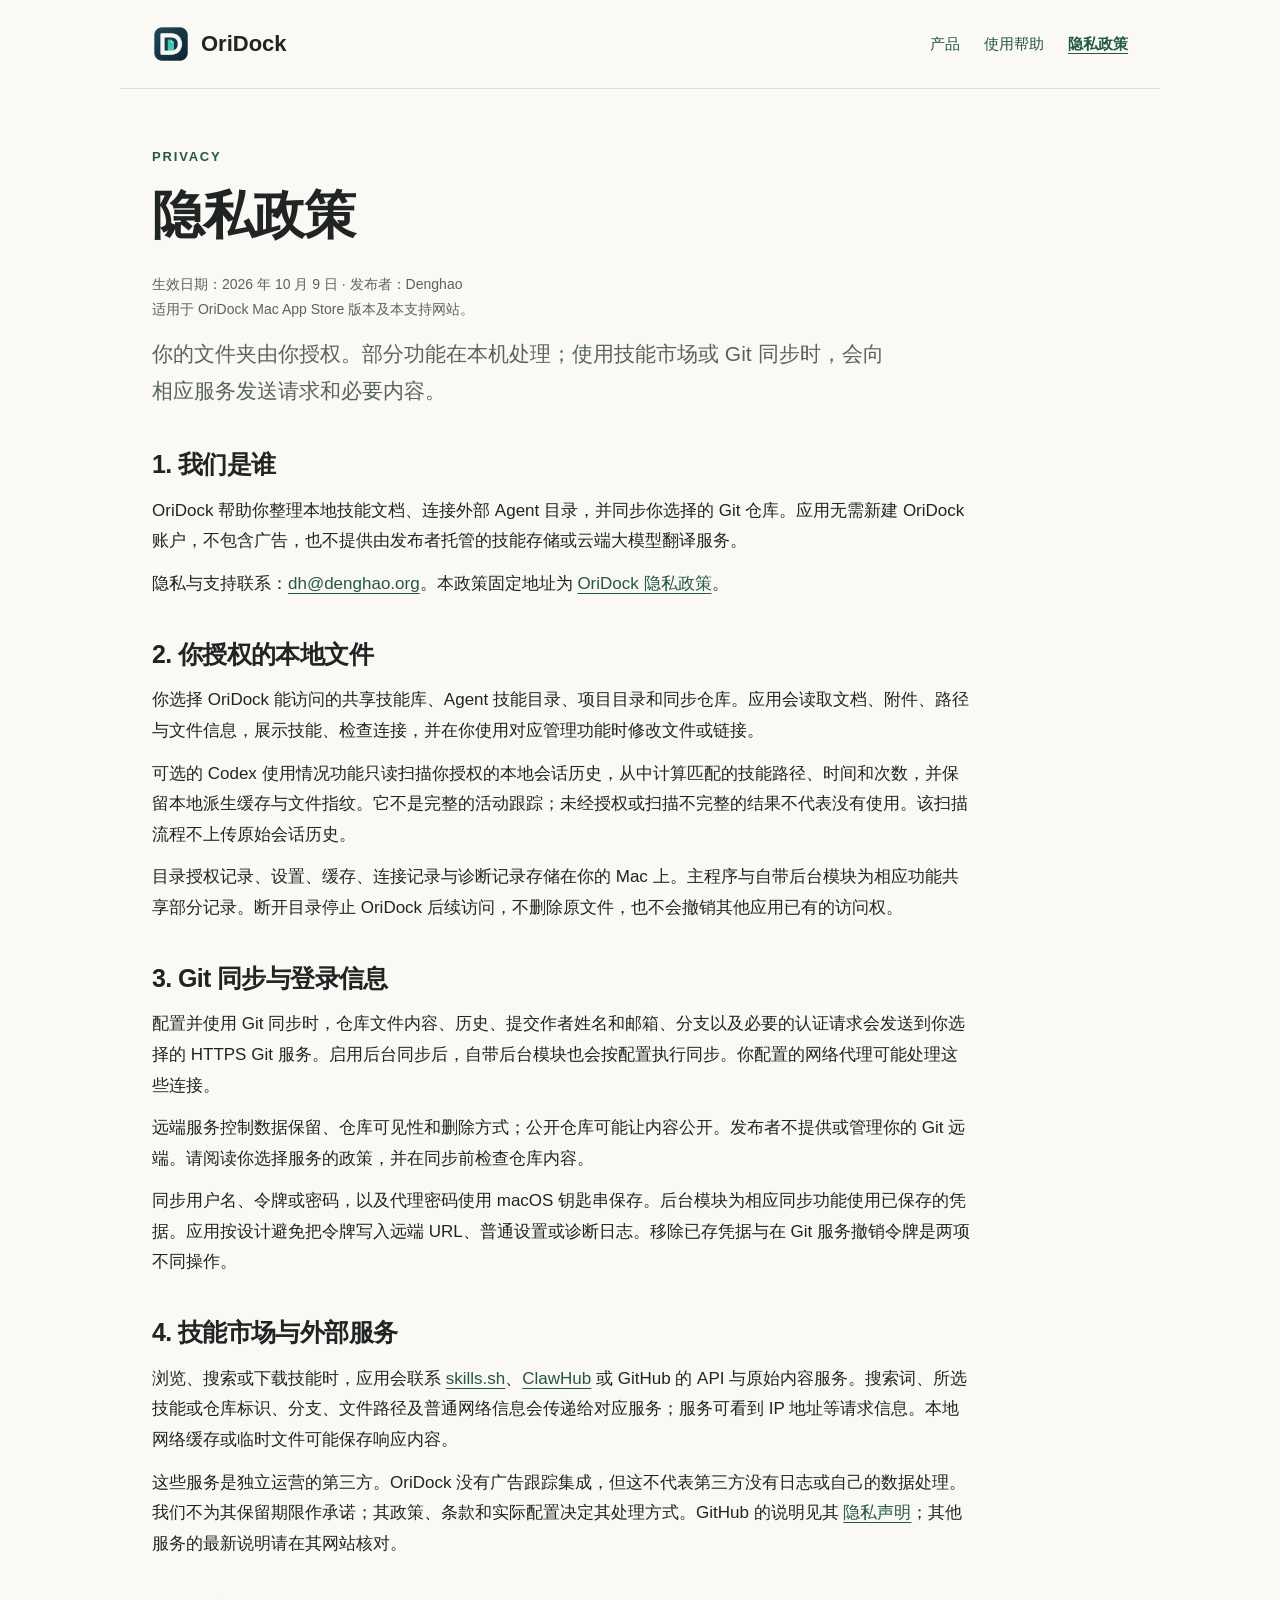
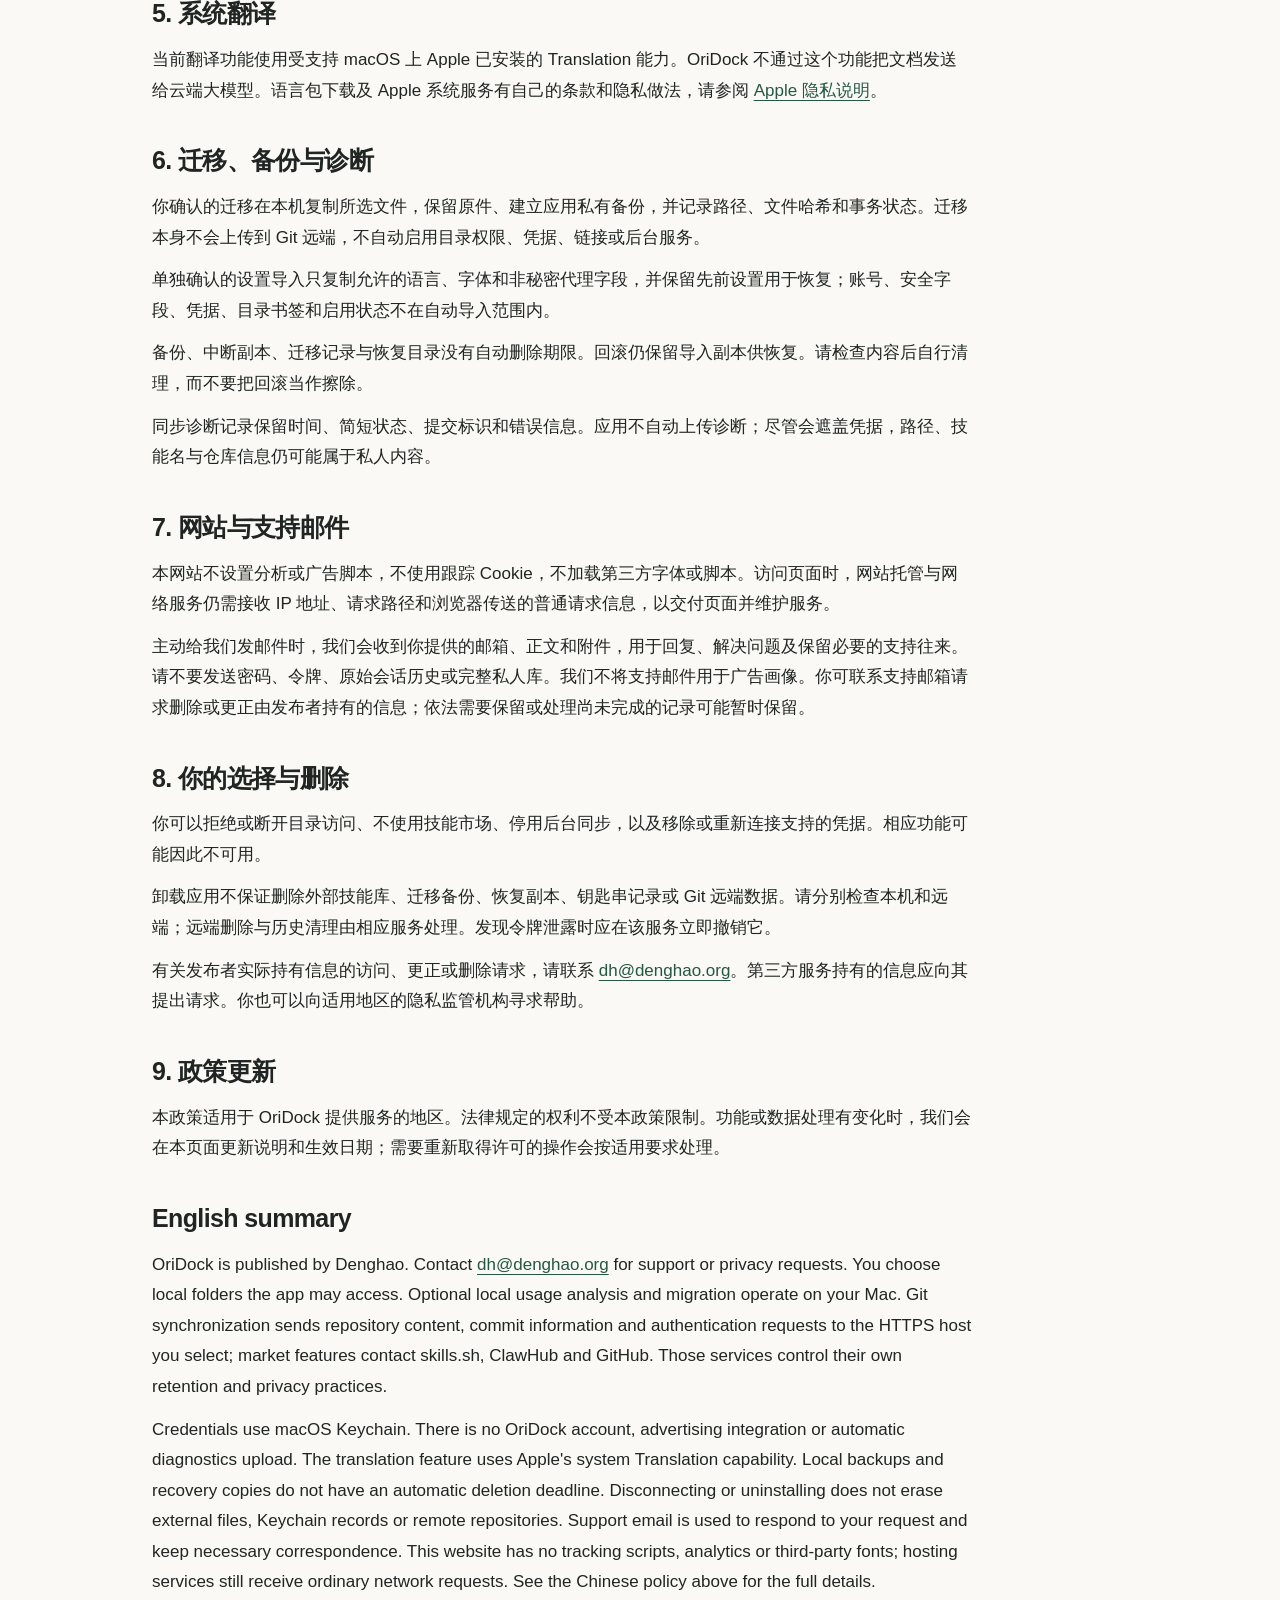
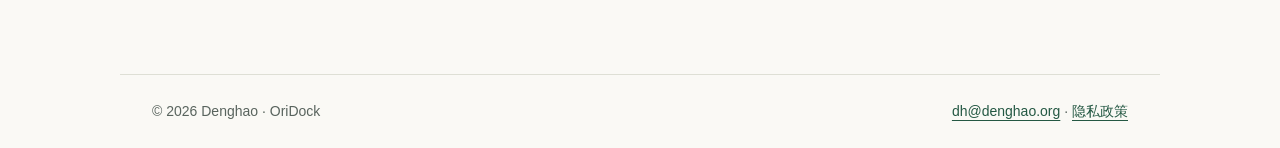
==== privacy-policy.html @ 199424e6 "Publish OriDock support and privacy pages" ====
<!doctype html>
<html lang="zh-CN"><head><meta charset="utf-8"><meta name="viewport" content="width=device-width,initial-scale=1"><title>隐私政策 · OriDock</title><meta name="description" content="OriDock 如何处理本地文件、市场请求、Git 同步、钥匙串凭据与迁移备份。"><link rel="canonical" href="https://punkdh.github.io/oridock-support/privacy-policy.html"><link rel="icon" href="icon.png"><link rel="stylesheet" href="styles.css"></head><body><a class="skip" href="#main">跳到正文</a><header><a class="brand" href="index.html"><img src="icon.png" alt="" width="38" height="38">OriDock</a><nav aria-label="网站导航"><a href="index.html">产品</a><a href="support.html">使用帮助</a><a href="privacy-policy.html" aria-current="page">隐私政策</a></nav></header><main id="main"><div class="eyebrow">Privacy</div><h1>隐私政策</h1><p class="meta">生效日期：2026 年 10 月 9 日 · 发布者：Denghao<br>适用于 OriDock Mac App Store 版本及本支持网站。</p><p class="lead">你的文件夹由你授权。部分功能在本机处理；使用技能市场或 Git 同步时，会向相应服务发送请求和必要内容。</p><div class="prose"><section><h2>1. 我们是谁</h2><p>OriDock 帮助你整理本地技能文档、连接外部 Agent 目录，并同步你选择的 Git 仓库。应用无需新建 OriDock 账户，不包含广告，也不提供由发布者托管的技能存储或云端大模型翻译服务。</p><p>隐私与支持联系：<a href="mailto:dh@denghao.org">dh@denghao.org</a>。本政策固定地址为 <a href="https://punkdh.github.io/oridock-support/privacy-policy.html">OriDock 隐私政策</a>。</p></section><section><h2>2. 你授权的本地文件</h2><p>你选择 OriDock 能访问的共享技能库、Agent 技能目录、项目目录和同步仓库。应用会读取文档、附件、路径与文件信息，展示技能、检查连接，并在你使用对应管理功能时修改文件或链接。</p><p>可选的 Codex 使用情况功能只读扫描你授权的本地会话历史，从中计算匹配的技能路径、时间和次数，并保留本地派生缓存与文件指纹。它不是完整的活动跟踪；未经授权或扫描不完整的结果不代表没有使用。该扫描流程不上传原始会话历史。</p><p>目录授权记录、设置、缓存、连接记录与诊断记录存储在你的 Mac 上。主程序与自带后台模块为相应功能共享部分记录。断开目录停止 OriDock 后续访问，不删除原文件，也不会撤销其他应用已有的访问权。</p></section><section><h2>3. Git 同步与登录信息</h2><p>配置并使用 Git 同步时，仓库文件内容、历史、提交作者姓名和邮箱、分支以及必要的认证请求会发送到你选择的 HTTPS Git 服务。启用后台同步后，自带后台模块也会按配置执行同步。你配置的网络代理可能处理这些连接。</p><p>远端服务控制数据保留、仓库可见性和删除方式；公开仓库可能让内容公开。发布者不提供或管理你的 Git 远端。请阅读你选择服务的政策，并在同步前检查仓库内容。</p><p>同步用户名、令牌或密码，以及代理密码使用 macOS 钥匙串保存。后台模块为相应同步功能使用已保存的凭据。应用按设计避免把令牌写入远端 URL、普通设置或诊断日志。移除已存凭据与在 Git 服务撤销令牌是两项不同操作。</p></section><section><h2>4. 技能市场与外部服务</h2><p>浏览、搜索或下载技能时，应用会联系 <a href="https://skills.sh/">skills.sh</a>、<a href="https://clawhub.ai/">ClawHub</a> 或 GitHub 的 API 与原始内容服务。搜索词、所选技能或仓库标识、分支、文件路径及普通网络信息会传递给对应服务；服务可看到 IP 地址等请求信息。本地网络缓存或临时文件可能保存响应内容。</p><p>这些服务是独立运营的第三方。OriDock 没有广告跟踪集成，但这不代表第三方没有日志或自己的数据处理。我们不为其保留期限作承诺；其政策、条款和实际配置决定其处理方式。GitHub 的说明见其 <a href="https://docs.github.com/en/site-policy/privacy-policies/github-general-privacy-statement">隐私声明</a>；其他服务的最新说明请在其网站核对。</p></section><section><h2>5. 系统翻译</h2><p>当前翻译功能使用受支持 macOS 上 Apple 已安装的 Translation 能力。OriDock 不通过这个功能把文档发送给云端大模型。语言包下载及 Apple 系统服务有自己的条款和隐私做法，请参阅 <a href="https://www.apple.com/legal/privacy/">Apple 隐私说明</a>。</p></section><section><h2>6. 迁移、备份与诊断</h2><p>你确认的迁移在本机复制所选文件，保留原件、建立应用私有备份，并记录路径、文件哈希和事务状态。迁移本身不会上传到 Git 远端，不自动启用目录权限、凭据、链接或后台服务。</p><p>单独确认的设置导入只复制允许的语言、字体和非秘密代理字段，并保留先前设置用于恢复；账号、安全字段、凭据、目录书签和启用状态不在自动导入范围内。</p><p>备份、中断副本、迁移记录与恢复目录没有自动删除期限。回滚仍保留导入副本供恢复。请检查内容后自行清理，而不要把回滚当作擦除。</p><p>同步诊断记录保留时间、简短状态、提交标识和错误信息。应用不自动上传诊断；尽管会遮盖凭据，路径、技能名与仓库信息仍可能属于私人内容。</p></section><section><h2>7. 网站与支持邮件</h2><p>本网站不设置分析或广告脚本，不使用跟踪 Cookie，不加载第三方字体或脚本。访问页面时，网站托管与网络服务仍需接收 IP 地址、请求路径和浏览器传送的普通请求信息，以交付页面并维护服务。</p><p>主动给我们发邮件时，我们会收到你提供的邮箱、正文和附件，用于回复、解决问题及保留必要的支持往来。请不要发送密码、令牌、原始会话历史或完整私人库。我们不将支持邮件用于广告画像。你可联系支持邮箱请求删除或更正由发布者持有的信息；依法需要保留或处理尚未完成的记录可能暂时保留。</p></section><section><h2>8. 你的选择与删除</h2><p>你可以拒绝或断开目录访问、不使用技能市场、停用后台同步，以及移除或重新连接支持的凭据。相应功能可能因此不可用。</p><p>卸载应用不保证删除外部技能库、迁移备份、恢复副本、钥匙串记录或 Git 远端数据。请分别检查本机和远端；远端删除与历史清理由相应服务处理。发现令牌泄露时应在该服务立即撤销它。</p><p>有关发布者实际持有信息的访问、更正或删除请求，请联系 <a href="mailto:dh@denghao.org">dh@denghao.org</a>。第三方服务持有的信息应向其提出请求。你也可以向适用地区的隐私监管机构寻求帮助。</p></section><section><h2>9. 政策更新</h2><p>本政策适用于 OriDock 提供服务的地区。法律规定的权利不受本政策限制。功能或数据处理有变化时，我们会在本页面更新说明和生效日期；需要重新取得许可的操作会按适用要求处理。</p></section><section lang="en"><h2>English summary</h2><p>OriDock is published by Denghao. Contact <a href="mailto:dh@denghao.org">dh@denghao.org</a> for support or privacy requests. You choose local folders the app may access. Optional local usage analysis and migration operate on your Mac. Git synchronization sends repository content, commit information and authentication requests to the HTTPS host you select; market features contact skills.sh, ClawHub and GitHub. Those services control their own retention and privacy practices.</p><p>Credentials use macOS Keychain. There is no OriDock account, advertising integration or automatic diagnostics upload. The translation feature uses Apple's system Translation capability. Local backups and recovery copies do not have an automatic deletion deadline. Disconnecting or uninstalling does not erase external files, Keychain records or remote repositories. Support email is used to respond to your request and keep necessary correspondence. This website has no tracking scripts, analytics or third-party fonts; hosting services still receive ordinary network requests. See the Chinese policy above for the full details.</p></section></div></main><footer><span>© 2026 Denghao · OriDock</span><span><a href="mailto:dh@denghao.org">dh@denghao.org</a> · <a href="privacy-policy.html">隐私政策</a></span></footer></body></html>
---- styles.css ----
@charset "UTF-8";
:root{color-scheme:light;--ink:#202523;--muted:#59645e;--paper:#faf9f5;--line:#dedfd5;--green:#245843;--soft:#edf1e8;font-family:-apple-system,BlinkMacSystemFont,"Segoe UI","PingFang SC",sans-serif}*{box-sizing:border-box}body{margin:0;background:var(--paper);color:var(--ink);font-size:17px;line-height:1.8}a{color:var(--green);text-underline-offset:4px}a:hover{text-decoration-thickness:2px}a:focus-visible{outline:3px solid #74a388;outline-offset:5px}header,main,footer{max-width:1040px;margin:auto;padding:24px 32px}header{display:flex;align-items:center;justify-content:space-between;border-bottom:1px solid var(--line);gap:20px}.brand{display:flex;align-items:center;gap:11px;font-size:22px;font-weight:650;text-decoration:none;color:var(--ink)}.brand img{width:38px;height:38px;border-radius:9px}nav{display:flex;gap:24px;flex-wrap:wrap}nav a{font-size:15px;text-decoration:none}nav a[aria-current]{font-weight:650;text-decoration:underline}main{padding-top:56px;padding-bottom:64px}h1,h2,h3{line-height:1.35;letter-spacing:-.025em}h1{font-size:clamp(32px,5vw,52px);margin:12px 0 22px}h2{font-size:25px;margin:38px 0 14px}h3{font-size:20px;margin:24px 0 10px}p{margin:12px 0}.eyebrow{font-size:13px;letter-spacing:.14em;text-transform:uppercase;color:var(--green);font-weight:650}.lead{font-size:21px;max-width:740px;color:var(--muted)}.hero{padding:22px 0 32px}.hero-icon{width:100px;height:100px;border-radius:24px;margin-bottom:18px}.grid{display:grid;grid-template-columns:repeat(3,1fr);gap:18px;margin:32px 0}.card{background:white;border:1px solid var(--line);border-radius:18px;padding:24px}.card h2{font-size:21px;margin:0 0 12px}.card p{font-size:16px;color:var(--muted)}.callout{padding:22px 26px;background:var(--soft);border-radius:16px;margin:26px 0}.button{display:inline-block;text-decoration:none;background:var(--green);color:white;border-radius:999px;padding:10px 22px;margin-top:18px;font-weight:600}.prose{max-width:820px}.meta{font-size:14px;color:var(--muted)}ul,ol{padding-left:25px}li{margin:10px 0}.toc{display:flex;flex-wrap:wrap;gap:8px 20px;font-size:15px;margin:28px 0;padding-bottom:22px;border-bottom:1px solid var(--line)}section[id]{scroll-margin-top:20px}footer{border-top:1px solid var(--line);font-size:14px;color:var(--muted);display:flex;justify-content:space-between;gap:20px;flex-wrap:wrap}code{background:#eeeee7;border-radius:4px;padding:2px 5px;font-size:.9em;overflow-wrap:anywhere}.skip{position:absolute;top:-100px;left:12px;background:white;padding:10px;z-index:2}.skip:focus{top:10px}@media(max-width:650px){header,main,footer{padding-left:22px;padding-right:22px}header{align-items:flex-start;flex-direction:column;gap:12px}nav{gap:18px}.grid{grid-template-columns:1fr}main{padding-top:32px}.lead{font-size:19px}h1{font-size:35px}.card{padding:20px}}
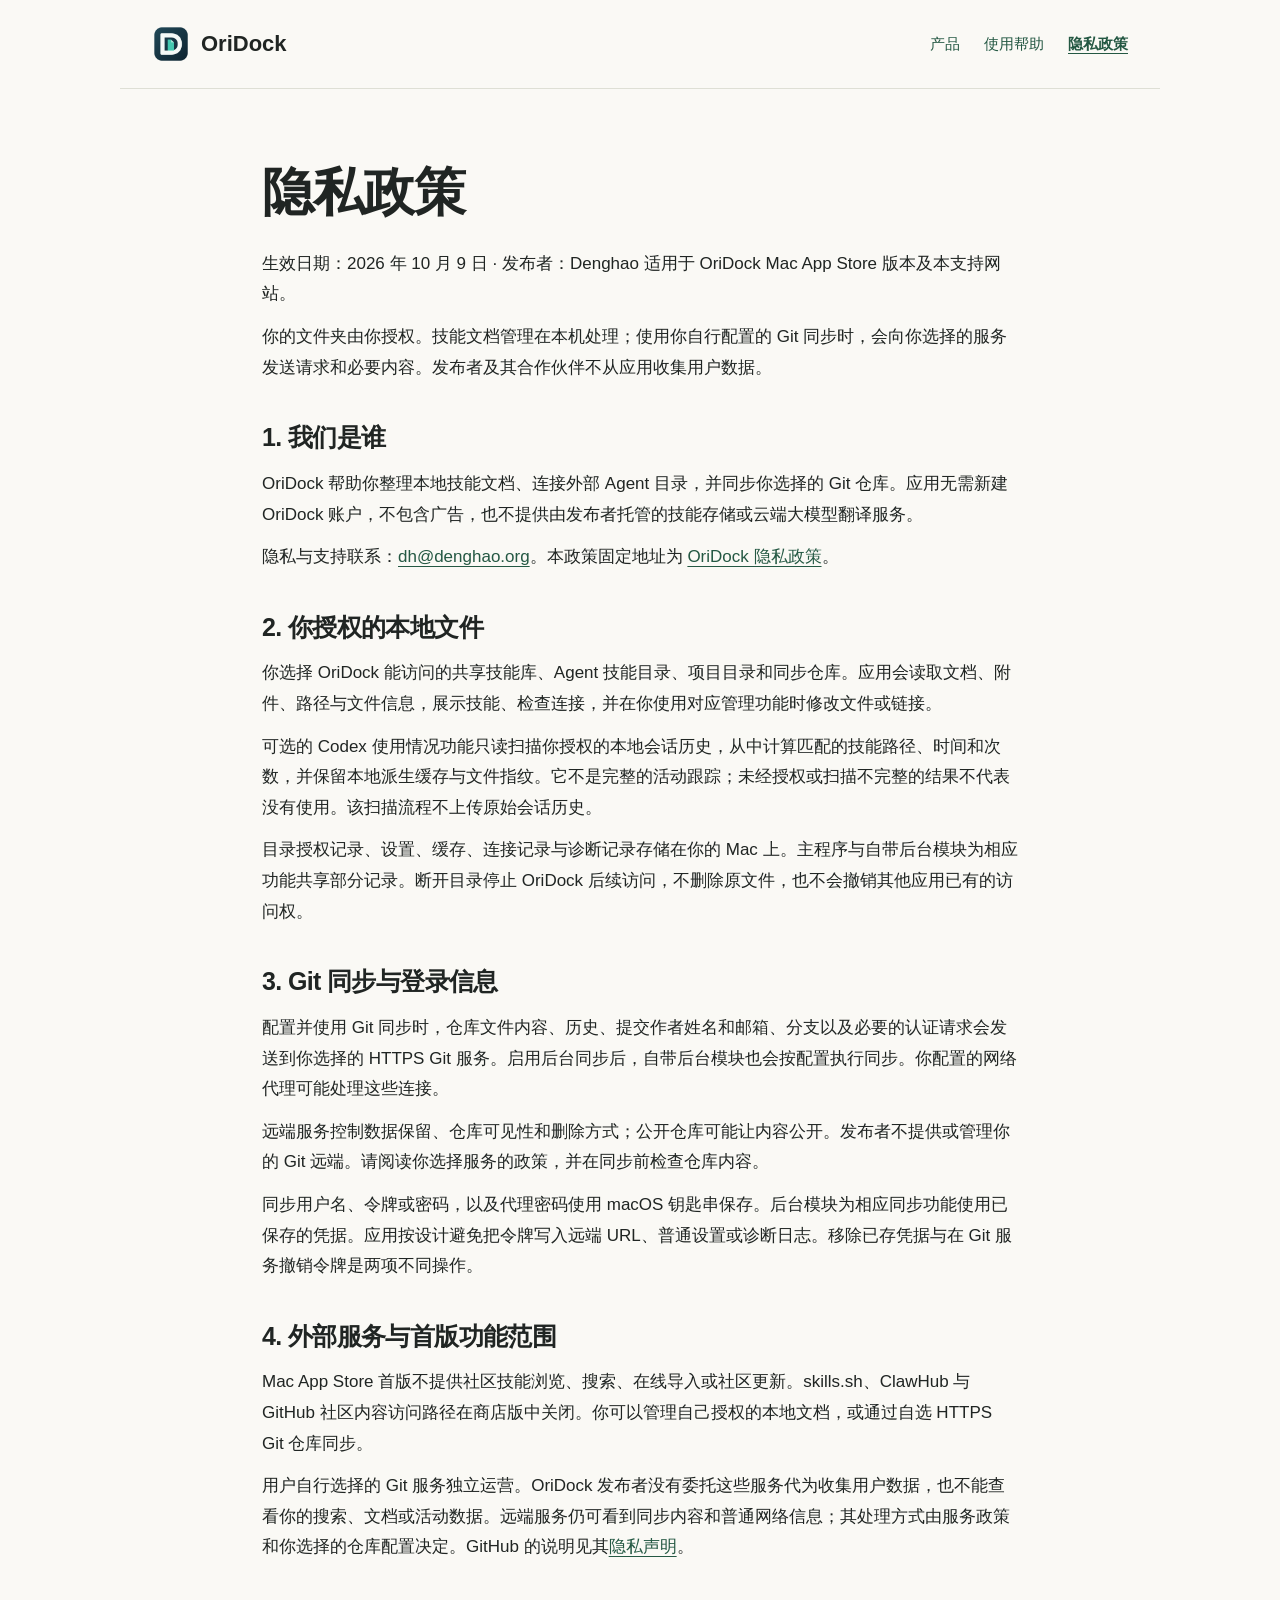
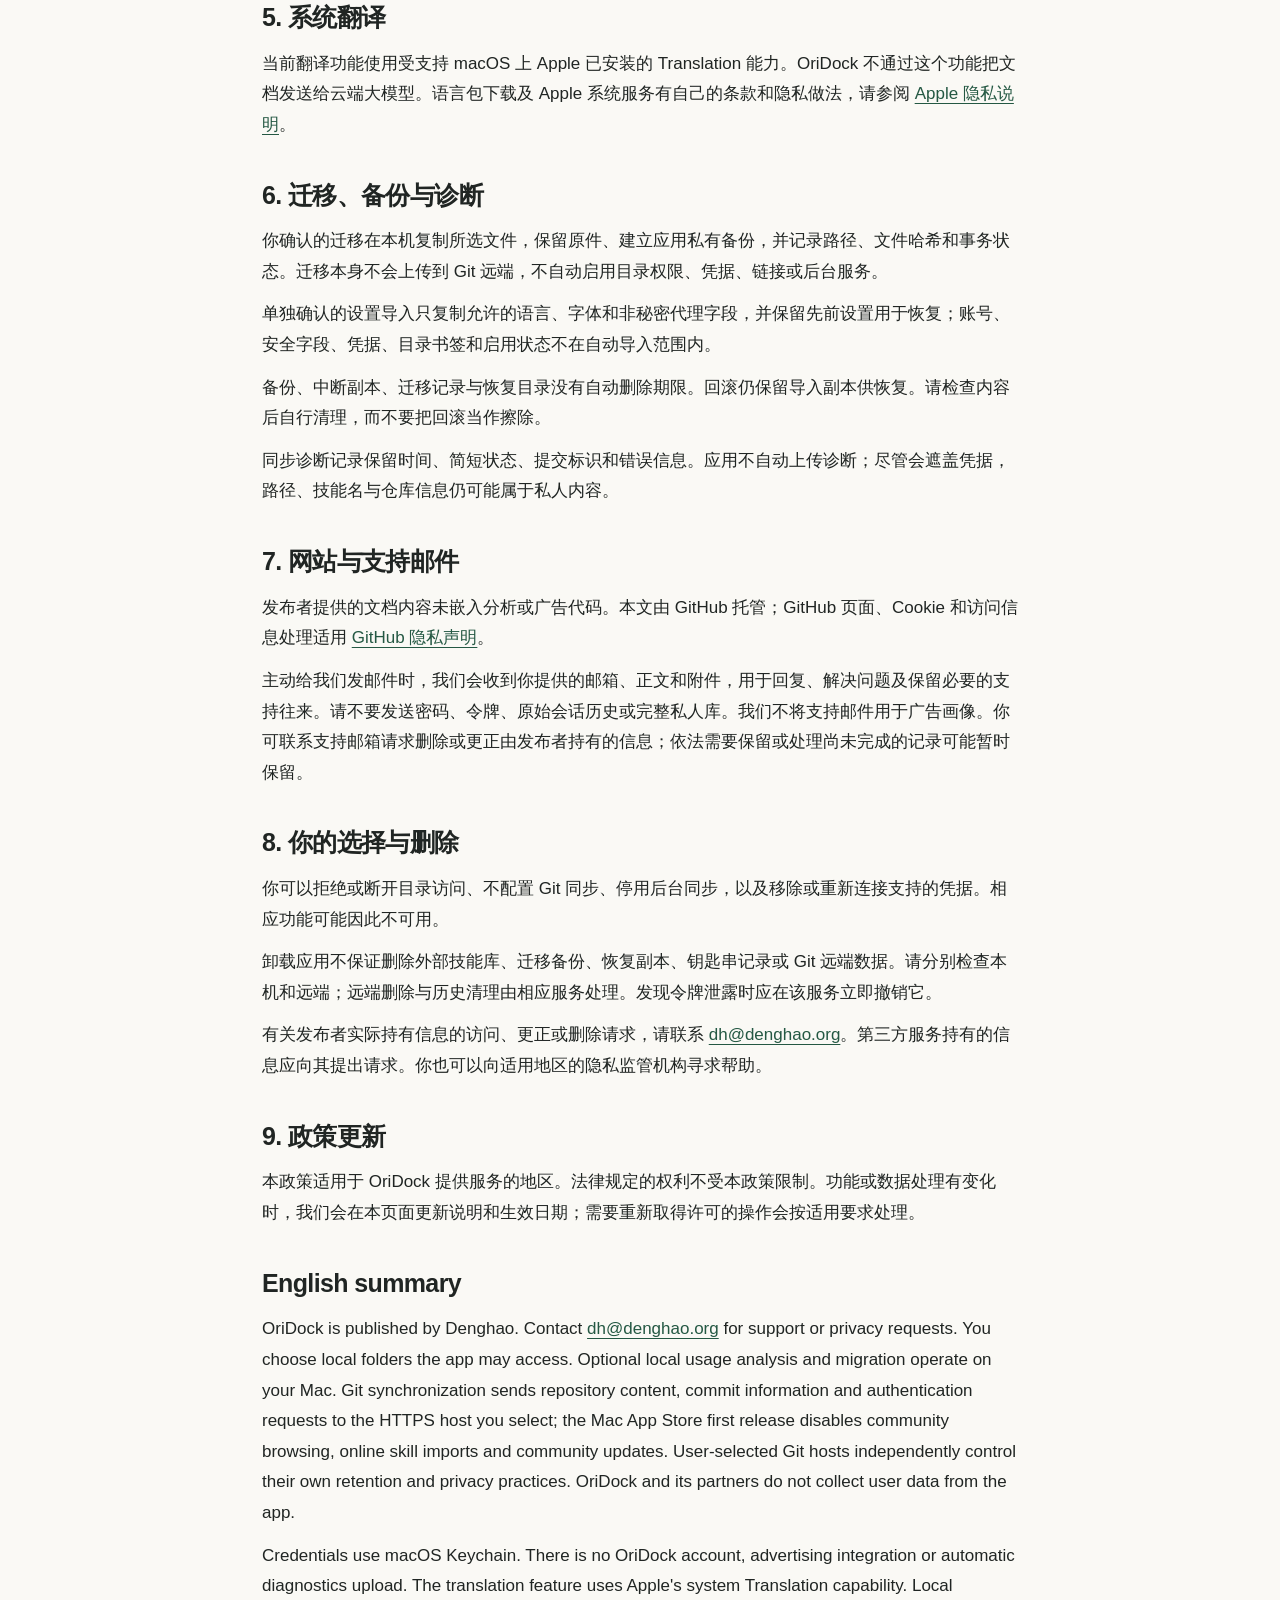
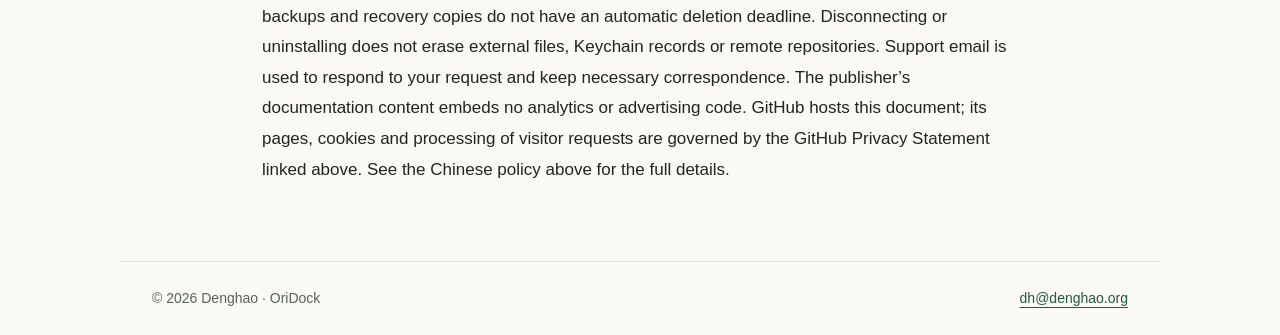
==== commit 702df645: "Update static privacy page to match local-only store release" ====
--- a/privacy-policy.html
+++ b/privacy-policy.html
@@ -1,2 +1,37 @@
 <!doctype html>
-<html lang="zh-CN"><head><meta charset="utf-8"><meta name="viewport" content="width=device-width,initial-scale=1"><title>隐私政策 · OriDock</title><meta name="description" content="OriDock 如何处理本地文件、市场请求、Git 同步、钥匙串凭据与迁移备份。"><link rel="canonical" href="https://punkdh.github.io/oridock-support/privacy-policy.html"><link rel="icon" href="icon.png"><link rel="stylesheet" href="styles.css"></head><body><a class="skip" href="#main">跳到正文</a><header><a class="brand" href="index.html"><img src="icon.png" alt="" width="38" height="38">OriDock</a><nav aria-label="网站导航"><a href="index.html">产品</a><a href="support.html">使用帮助</a><a href="privacy-policy.html" aria-current="page">隐私政策</a></nav></header><main id="main"><div class="eyebrow">Privacy</div><h1>隐私政策</h1><p class="meta">生效日期：2026 年 10 月 9 日 · 发布者：Denghao<br>适用于 OriDock Mac App Store 版本及本支持网站。</p><p class="lead">你的文件夹由你授权。部分功能在本机处理；使用技能市场或 Git 同步时，会向相应服务发送请求和必要内容。</p><div class="prose"><section><h2>1. 我们是谁</h2><p>OriDock 帮助你整理本地技能文档、连接外部 Agent 目录，并同步你选择的 Git 仓库。应用无需新建 OriDock 账户，不包含广告，也不提供由发布者托管的技能存储或云端大模型翻译服务。</p><p>隐私与支持联系：<a href="mailto:dh@denghao.org">dh@denghao.org</a>。本政策固定地址为 <a href="https://punkdh.github.io/oridock-support/privacy-policy.html">OriDock 隐私政策</a>。</p></section><section><h2>2. 你授权的本地文件</h2><p>你选择 OriDock 能访问的共享技能库、Agent 技能目录、项目目录和同步仓库。应用会读取文档、附件、路径与文件信息，展示技能、检查连接，并在你使用对应管理功能时修改文件或链接。</p><p>可选的 Codex 使用情况功能只读扫描你授权的本地会话历史，从中计算匹配的技能路径、时间和次数，并保留本地派生缓存与文件指纹。它不是完整的活动跟踪；未经授权或扫描不完整的结果不代表没有使用。该扫描流程不上传原始会话历史。</p><p>目录授权记录、设置、缓存、连接记录与诊断记录存储在你的 Mac 上。主程序与自带后台模块为相应功能共享部分记录。断开目录停止 OriDock 后续访问，不删除原文件，也不会撤销其他应用已有的访问权。</p></section><section><h2>3. Git 同步与登录信息</h2><p>配置并使用 Git 同步时，仓库文件内容、历史、提交作者姓名和邮箱、分支以及必要的认证请求会发送到你选择的 HTTPS Git 服务。启用后台同步后，自带后台模块也会按配置执行同步。你配置的网络代理可能处理这些连接。</p><p>远端服务控制数据保留、仓库可见性和删除方式；公开仓库可能让内容公开。发布者不提供或管理你的 Git 远端。请阅读你选择服务的政策，并在同步前检查仓库内容。</p><p>同步用户名、令牌或密码，以及代理密码使用 macOS 钥匙串保存。后台模块为相应同步功能使用已保存的凭据。应用按设计避免把令牌写入远端 URL、普通设置或诊断日志。移除已存凭据与在 Git 服务撤销令牌是两项不同操作。</p></section><section><h2>4. 技能市场与外部服务</h2><p>浏览、搜索或下载技能时，应用会联系 <a href="https://skills.sh/">skills.sh</a>、<a href="https://clawhub.ai/">ClawHub</a> 或 GitHub 的 API 与原始内容服务。搜索词、所选技能或仓库标识、分支、文件路径及普通网络信息会传递给对应服务；服务可看到 IP 地址等请求信息。本地网络缓存或临时文件可能保存响应内容。</p><p>这些服务是独立运营的第三方。OriDock 没有广告跟踪集成，但这不代表第三方没有日志或自己的数据处理。我们不为其保留期限作承诺；其政策、条款和实际配置决定其处理方式。GitHub 的说明见其 <a href="https://docs.github.com/en/site-policy/privacy-policies/github-general-privacy-statement">隐私声明</a>；其他服务的最新说明请在其网站核对。</p></section><section><h2>5. 系统翻译</h2><p>当前翻译功能使用受支持 macOS 上 Apple 已安装的 Translation 能力。OriDock 不通过这个功能把文档发送给云端大模型。语言包下载及 Apple 系统服务有自己的条款和隐私做法，请参阅 <a href="https://www.apple.com/legal/privacy/">Apple 隐私说明</a>。</p></section><section><h2>6. 迁移、备份与诊断</h2><p>你确认的迁移在本机复制所选文件，保留原件、建立应用私有备份，并记录路径、文件哈希和事务状态。迁移本身不会上传到 Git 远端，不自动启用目录权限、凭据、链接或后台服务。</p><p>单独确认的设置导入只复制允许的语言、字体和非秘密代理字段，并保留先前设置用于恢复；账号、安全字段、凭据、目录书签和启用状态不在自动导入范围内。</p><p>备份、中断副本、迁移记录与恢复目录没有自动删除期限。回滚仍保留导入副本供恢复。请检查内容后自行清理，而不要把回滚当作擦除。</p><p>同步诊断记录保留时间、简短状态、提交标识和错误信息。应用不自动上传诊断；尽管会遮盖凭据，路径、技能名与仓库信息仍可能属于私人内容。</p></section><section><h2>7. 网站与支持邮件</h2><p>本网站不设置分析或广告脚本，不使用跟踪 Cookie，不加载第三方字体或脚本。访问页面时，网站托管与网络服务仍需接收 IP 地址、请求路径和浏览器传送的普通请求信息，以交付页面并维护服务。</p><p>主动给我们发邮件时，我们会收到你提供的邮箱、正文和附件，用于回复、解决问题及保留必要的支持往来。请不要发送密码、令牌、原始会话历史或完整私人库。我们不将支持邮件用于广告画像。你可联系支持邮箱请求删除或更正由发布者持有的信息；依法需要保留或处理尚未完成的记录可能暂时保留。</p></section><section><h2>8. 你的选择与删除</h2><p>你可以拒绝或断开目录访问、不使用技能市场、停用后台同步，以及移除或重新连接支持的凭据。相应功能可能因此不可用。</p><p>卸载应用不保证删除外部技能库、迁移备份、恢复副本、钥匙串记录或 Git 远端数据。请分别检查本机和远端；远端删除与历史清理由相应服务处理。发现令牌泄露时应在该服务立即撤销它。</p><p>有关发布者实际持有信息的访问、更正或删除请求，请联系 <a href="mailto:dh@denghao.org">dh@denghao.org</a>。第三方服务持有的信息应向其提出请求。你也可以向适用地区的隐私监管机构寻求帮助。</p></section><section><h2>9. 政策更新</h2><p>本政策适用于 OriDock 提供服务的地区。法律规定的权利不受本政策限制。功能或数据处理有变化时，我们会在本页面更新说明和生效日期；需要重新取得许可的操作会按适用要求处理。</p></section><section lang="en"><h2>English summary</h2><p>OriDock is published by Denghao. Contact <a href="mailto:dh@denghao.org">dh@denghao.org</a> for support or privacy requests. You choose local folders the app may access. Optional local usage analysis and migration operate on your Mac. Git synchronization sends repository content, commit information and authentication requests to the HTTPS host you select; market features contact skills.sh, ClawHub and GitHub. Those services control their own retention and privacy practices.</p><p>Credentials use macOS Keychain. There is no OriDock account, advertising integration or automatic diagnostics upload. The translation feature uses Apple's system Translation capability. Local backups and recovery copies do not have an automatic deletion deadline. Disconnecting or uninstalling does not erase external files, Keychain records or remote repositories. Support email is used to respond to your request and keep necessary correspondence. This website has no tracking scripts, analytics or third-party fonts; hosting services still receive ordinary network requests. See the Chinese policy above for the full details.</p></section></div></main><footer><span>© 2026 Denghao · OriDock</span><span><a href="mailto:dh@denghao.org">dh@denghao.org</a> · <a href="privacy-policy.html">隐私政策</a></span></footer></body></html>+<html lang="zh-CN"><head><meta charset="utf-8"><meta name="viewport" content="width=device-width,initial-scale=1"><title>隐私政策 · OriDock</title><meta name="description" content="OriDock Mac App Store 版本的隐私政策、本地文件授权、可选 Git 同步和联系渠道。"><link rel="icon" href="icon.png"><link rel="stylesheet" href="styles.css"></head><body><a class="skip" href="#main">跳到正文</a><header><a class="brand" href="index.html"><img src="icon.png" alt="" width="38" height="38">OriDock</a><nav aria-label="网站导航"><a href="index.html">产品</a><a href="support.html">使用帮助</a><a href="privacy-policy.html" aria-current="page">隐私政策</a></nav></header><main id="main" class="prose"><h1>隐私政策</h1>
+<p>生效日期：2026 年 10 月 9 日 · 发布者：Denghao 适用于 OriDock Mac App Store 版本及本支持网站。</p>
+<p>你的文件夹由你授权。技能文档管理在本机处理；使用你自行配置的 Git 同步时，会向你选择的服务发送请求和必要内容。发布者及其合作伙伴不从应用收集用户数据。</p>
+<h2>1. 我们是谁</h2>
+<p>OriDock 帮助你整理本地技能文档、连接外部 Agent 目录，并同步你选择的 Git 仓库。应用无需新建 OriDock 账户，不包含广告，也不提供由发布者托管的技能存储或云端大模型翻译服务。</p>
+<p>隐私与支持联系：<a href="mailto:dh@denghao.org">dh@denghao.org</a>。本政策固定地址为 <a href="https://github.com/punkdh/oridock-support/blob/main/PRIVACY.md">OriDock 隐私政策</a>。</p>
+<h2>2. 你授权的本地文件</h2>
+<p>你选择 OriDock 能访问的共享技能库、Agent 技能目录、项目目录和同步仓库。应用会读取文档、附件、路径与文件信息，展示技能、检查连接，并在你使用对应管理功能时修改文件或链接。</p>
+<p>可选的 Codex 使用情况功能只读扫描你授权的本地会话历史，从中计算匹配的技能路径、时间和次数，并保留本地派生缓存与文件指纹。它不是完整的活动跟踪；未经授权或扫描不完整的结果不代表没有使用。该扫描流程不上传原始会话历史。</p>
+<p>目录授权记录、设置、缓存、连接记录与诊断记录存储在你的 Mac 上。主程序与自带后台模块为相应功能共享部分记录。断开目录停止 OriDock 后续访问，不删除原文件，也不会撤销其他应用已有的访问权。</p>
+<h2>3. Git 同步与登录信息</h2>
+<p>配置并使用 Git 同步时，仓库文件内容、历史、提交作者姓名和邮箱、分支以及必要的认证请求会发送到你选择的 HTTPS Git 服务。启用后台同步后，自带后台模块也会按配置执行同步。你配置的网络代理可能处理这些连接。</p>
+<p>远端服务控制数据保留、仓库可见性和删除方式；公开仓库可能让内容公开。发布者不提供或管理你的 Git 远端。请阅读你选择服务的政策，并在同步前检查仓库内容。</p>
+<p>同步用户名、令牌或密码，以及代理密码使用 macOS 钥匙串保存。后台模块为相应同步功能使用已保存的凭据。应用按设计避免把令牌写入远端 URL、普通设置或诊断日志。移除已存凭据与在 Git 服务撤销令牌是两项不同操作。</p>
+<h2>4. 外部服务与首版功能范围</h2>
+<p>Mac App Store 首版不提供社区技能浏览、搜索、在线导入或社区更新。skills.sh、ClawHub 与 GitHub 社区内容访问路径在商店版中关闭。你可以管理自己授权的本地文档，或通过自选 HTTPS Git 仓库同步。</p>
+<p>用户自行选择的 Git 服务独立运营。OriDock 发布者没有委托这些服务代为收集用户数据，也不能查看你的搜索、文档或活动数据。远端服务仍可看到同步内容和普通网络信息；其处理方式由服务政策和你选择的仓库配置决定。GitHub 的说明见其<a href="https://docs.github.com/en/site-policy/privacy-policies/github-general-privacy-statement">隐私声明</a>。</p>
+<h2>5. 系统翻译</h2>
+<p>当前翻译功能使用受支持 macOS 上 Apple 已安装的 Translation 能力。OriDock 不通过这个功能把文档发送给云端大模型。语言包下载及 Apple 系统服务有自己的条款和隐私做法，请参阅 <a href="https://www.apple.com/legal/privacy/">Apple 隐私说明</a>。</p>
+<h2>6. 迁移、备份与诊断</h2>
+<p>你确认的迁移在本机复制所选文件，保留原件、建立应用私有备份，并记录路径、文件哈希和事务状态。迁移本身不会上传到 Git 远端，不自动启用目录权限、凭据、链接或后台服务。</p>
+<p>单独确认的设置导入只复制允许的语言、字体和非秘密代理字段，并保留先前设置用于恢复；账号、安全字段、凭据、目录书签和启用状态不在自动导入范围内。</p>
+<p>备份、中断副本、迁移记录与恢复目录没有自动删除期限。回滚仍保留导入副本供恢复。请检查内容后自行清理，而不要把回滚当作擦除。</p>
+<p>同步诊断记录保留时间、简短状态、提交标识和错误信息。应用不自动上传诊断；尽管会遮盖凭据，路径、技能名与仓库信息仍可能属于私人内容。</p>
+<h2>7. 网站与支持邮件</h2>
+<p>发布者提供的文档内容未嵌入分析或广告代码。本文由 GitHub 托管；GitHub 页面、Cookie 和访问信息处理适用 <a href="https://docs.github.com/en/site-policy/privacy-policies/github-general-privacy-statement">GitHub 隐私声明</a>。</p>
+<p>主动给我们发邮件时，我们会收到你提供的邮箱、正文和附件，用于回复、解决问题及保留必要的支持往来。请不要发送密码、令牌、原始会话历史或完整私人库。我们不将支持邮件用于广告画像。你可联系支持邮箱请求删除或更正由发布者持有的信息；依法需要保留或处理尚未完成的记录可能暂时保留。</p>
+<h2>8. 你的选择与删除</h2>
+<p>你可以拒绝或断开目录访问、不配置 Git 同步、停用后台同步，以及移除或重新连接支持的凭据。相应功能可能因此不可用。</p>
+<p>卸载应用不保证删除外部技能库、迁移备份、恢复副本、钥匙串记录或 Git 远端数据。请分别检查本机和远端；远端删除与历史清理由相应服务处理。发现令牌泄露时应在该服务立即撤销它。</p>
+<p>有关发布者实际持有信息的访问、更正或删除请求，请联系 <a href="mailto:dh@denghao.org">dh@denghao.org</a>。第三方服务持有的信息应向其提出请求。你也可以向适用地区的隐私监管机构寻求帮助。</p>
+<h2>9. 政策更新</h2>
+<p>本政策适用于 OriDock 提供服务的地区。法律规定的权利不受本政策限制。功能或数据处理有变化时，我们会在本页面更新说明和生效日期；需要重新取得许可的操作会按适用要求处理。</p>
+<h2>English summary</h2>
+<p>OriDock is published by Denghao. Contact <a href="mailto:dh@denghao.org">dh@denghao.org</a> for support or privacy requests. You choose local folders the app may access. Optional local usage analysis and migration operate on your Mac. Git synchronization sends repository content, commit information and authentication requests to the HTTPS host you select; the Mac App Store first release disables community browsing, online skill imports and community updates. User-selected Git hosts independently control their own retention and privacy practices. OriDock and its partners do not collect user data from the app.</p>
+<p>Credentials use macOS Keychain. There is no OriDock account, advertising integration or automatic diagnostics upload. The translation feature uses Apple&#x27;s system Translation capability. Local backups and recovery copies do not have an automatic deletion deadline. Disconnecting or uninstalling does not erase external files, Keychain records or remote repositories. Support email is used to respond to your request and keep necessary correspondence. The publisher’s documentation content embeds no analytics or advertising code. GitHub hosts this document; its pages, cookies and processing of visitor requests are governed by the GitHub Privacy Statement linked above. See the Chinese policy above for the full details.</p></main><footer><span>© 2026 Denghao · OriDock</span><span><a href="mailto:dh@denghao.org">dh@denghao.org</a></span></footer></body></html>
